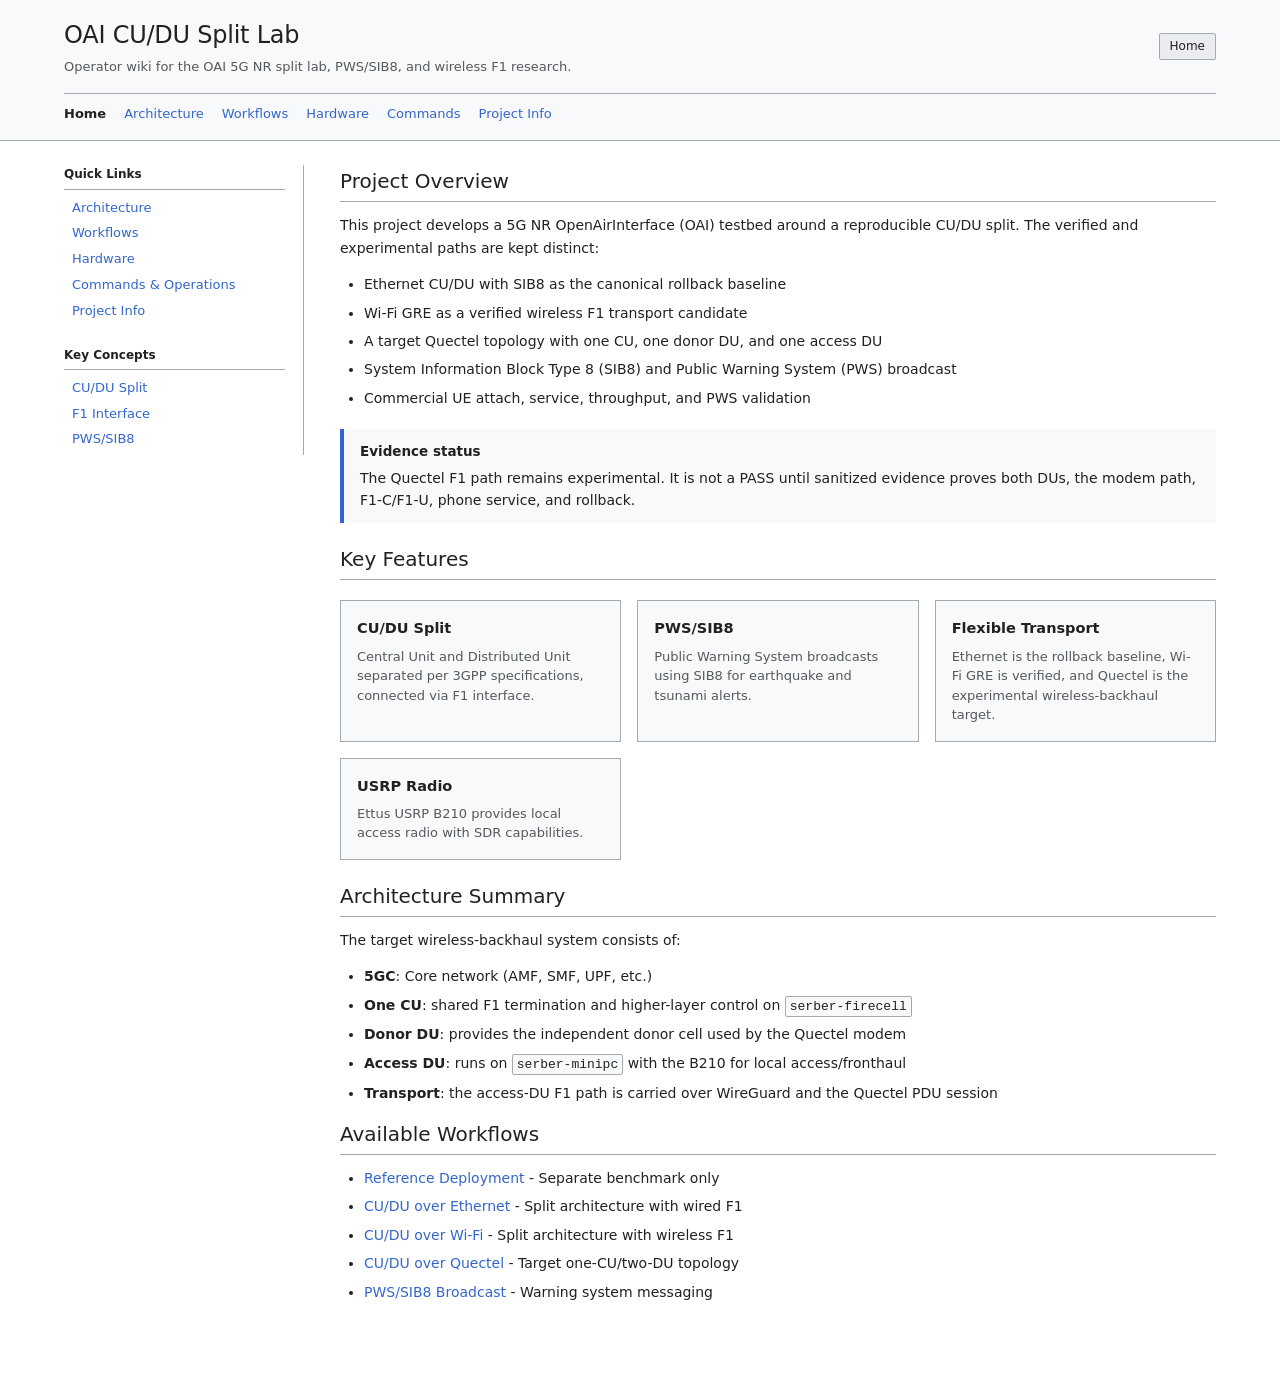
==== wiki/index.html @ 9427b41d "Publish lab wiki with GitHub Pages" ====
<!doctype html>
<html lang="en">
<head>
  <meta charset="utf-8">
  <meta name="viewport" content="width=device-width, initial-scale=1">
  <title>OAI CU/DU Lab - Wiki Home</title>
  <link rel="stylesheet" href="style.css">
</head>
<body>
  <header>
    <div class="wrap">
      <div class="header-main">
        <div>
          <h1><a href="index.html">OAI CU/DU Split Lab</a></h1>
          <p class="summary">Operator wiki for the OAI 5G NR split lab, PWS/SIB8, and wireless F1 research.</p>
        </div>
        <div class="page-title-badge">Home</div>
      </div>
      <nav>
        <a href="index.html" class="active">Home</a>
        <a href="architecture.html" class="">Architecture</a>
        <a href="workflows.html" class="">Workflows</a>
        <a href="hardware.html" class="">Hardware</a>
        <a href="commands.html" class="">Commands</a>
        <a href="project.html" class="">Project Info</a>
      </nav>
    </div>
  </header>
  <div class="wrap">
    <main>
      <aside class="side">
        <div class="side-group">
          <h2 class="side-group-title">Quick Links</h2>
          <ul class="side-links">
            <li><a href="architecture.html">Architecture</a></li>
            <li><a href="workflows.html">Workflows</a></li>
            <li><a href="hardware.html">Hardware</a></li>
            <li><a href="commands.html">Commands &amp; Operations</a></li>
            <li><a href="project.html">Project Info</a></li>
          </ul>
        </div>
        <div class="side-group">
          <h2 class="side-group-title">Key Concepts</h2>
          <ul class="side-links">
            <li><a href="architecture.html#cu-du">CU/DU Split</a></li>
            <li><a href="architecture.html#f1">F1 Interface</a></li>
            <li><a href="architecture.html#pws">PWS/SIB8</a></li>
          </ul>
        </div>
      </aside>
      <article>
        <section>
          <h2>Project Overview</h2>
          <p>This project develops a 5G NR OpenAirInterface (OAI) testbed around a reproducible CU/DU split. The verified and experimental paths are kept distinct:</p>
          <ul>
            <li>Ethernet CU/DU with SIB8 as the canonical rollback baseline</li>
            <li>Wi-Fi GRE as a verified wireless F1 transport candidate</li>
            <li>A target Quectel topology with one CU, one donor DU, and one access DU</li>
            <li>System Information Block Type 8 (SIB8) and Public Warning System (PWS) broadcast</li>
            <li>Commercial UE attach, service, throughput, and PWS validation</li>
          </ul>
          <div class="alert alert-note">
            <div class="alert-title">Evidence status</div>
            <p>The Quectel F1 path remains experimental. It is not a PASS until sanitized evidence proves both DUs, the modem path, F1-C/F1-U, phone service, and rollback.</p>
          </div>
        </section>

        <section>
          <h2>Key Features</h2>
          <div class="grid">
            <div class="box">
              <h3>CU/DU Split</h3>
              <p>Central Unit and Distributed Unit separated per 3GPP specifications, connected via F1 interface.</p>
            </div>
            <div class="box">
              <h3>PWS/SIB8</h3>
              <p>Public Warning System broadcasts using SIB8 for earthquake and tsunami alerts.</p>
            </div>
            <div class="box">
              <h3>Flexible Transport</h3>
              <p>Ethernet is the rollback baseline, Wi-Fi GRE is verified, and Quectel is the experimental wireless-backhaul target.</p>
            </div>
            <div class="box">
              <h3>USRP Radio</h3>
              <p>Ettus USRP B210 provides local access radio with SDR capabilities.</p>
            </div>
          </div>
        </section>

        <section>
          <h2>Architecture Summary</h2>
          <p>The target wireless-backhaul system consists of:</p>
          <ul>
            <li><strong>5GC</strong>: Core network (AMF, SMF, UPF, etc.)</li>
            <li><strong>One CU</strong>: shared F1 termination and higher-layer control on <code>serber-firecell</code></li>
            <li><strong>Donor DU</strong>: provides the independent donor cell used by the Quectel modem</li>
            <li><strong>Access DU</strong>: runs on <code>serber-minipc</code> with the B210 for local access/fronthaul</li>
            <li><strong>Transport</strong>: the access-DU F1 path is carried over WireGuard and the Quectel PDU session</li>
          </ul>
        </section>

        <section>
          <h2>Available Workflows</h2>
          <ul>
            <li><a href="workflows.html#reference">Reference Deployment</a> - Separate benchmark only</li>
            <li><a href="workflows.html#cu-du-ethernet">CU/DU over Ethernet</a> - Split architecture with wired F1</li>
            <li><a href="workflows.html#cu-du-wifi">CU/DU over Wi-Fi</a> - Split architecture with wireless F1</li>
            <li><a href="workflows.html#cu-du-quectel">CU/DU over Quectel</a> - Target one-CU/two-DU topology</li>
            <li><a href="workflows.html#pws">PWS/SIB8 Broadcast</a> - Warning system messaging</li>
          </ul>
        </section>
      </article>
    </main>
  </div>
</body>
</html>
---- wiki/style.css ----
/* Arch Wiki-style simple documentation theme */

:root {
  /* Fonts */
  --font-body: system-ui, -apple-system, BlinkMacSystemFont, "Segoe UI", Roboto, "Helvetica Neue", Arial, sans-serif;
  --font-mono: monospace, "Courier New", Courier;

  /* Theme Colors (Light Mode Default) */
  --bg: #ffffff;
  --card-bg: #ffffff;
  --fg: #202122;
  --muted: #54595d;
  --line: #a2a9b1;
  --soft: #f8f9fa;
  --primary: #3366cc;
  --primary-hover: #4477dd;
  --primary-light: #eaecf0;
  --accent: #3366cc;
}

@media (prefers-color-scheme: dark) {
  :root {
    --bg: #101418;
    --card-bg: #101418;
    --fg: #e3e3e3;
    --muted: #9ca3af;
    --line: #30363d;
    --soft: #161b22;
    --primary: #58a6ff;
    --primary-hover: #6cb6ff;
    --primary-light: #1f2937;
    --accent: #58a6ff;
  }
}

* {
  box-sizing: border-box;
}

body {
  margin: 0;
  font-family: var(--font-body);
  color: var(--fg);
  background: var(--bg);
  -webkit-font-smoothing: antialiased;
  line-height: 1.6;
}

header {
  border-bottom: 1px solid var(--line);
  background: var(--soft);
  padding: 16px 0;
}

.wrap {
  max-width: 1200px;
  margin: 0 auto;
  padding: 0 24px;
}

header .wrap {
  display: flex;
  flex-direction: column;
  gap: 12px;
}

.header-main {
  display: flex;
  justify-content: space-between;
  align-items: center;
}

header h1 {
  font-size: 24px;
  font-weight: normal;
  margin: 0;
  color: var(--fg);
  letter-spacing: -0.01em;
}

header h1 a {
  color: var(--fg) !important;
  text-decoration: none !important;
}

header h1 a:hover {
  color: var(--primary) !important;
}

header .summary {
  font-size: 13px;
  color: var(--muted);
  margin: 4px 0 0 0;
  line-height: 1.4;
}

.page-title-badge {
  font-size: 12px;
  font-weight: normal;
  background: var(--primary-light);
  color: var(--fg);
  padding: 3px 10px;
  border: 1px solid var(--line);
  border-radius: 2px;
}

nav {
  display: flex;
  gap: 18px;
  border-top: 1px solid var(--line);
  padding-top: 10px;
  margin-top: 4px;
  flex-wrap: wrap;
}

nav a {
  font-size: 13px;
  color: var(--primary);
  text-decoration: none !important;
}

nav a:hover {
  text-decoration: underline !important;
}

nav a.active {
  color: var(--fg);
  font-weight: bold;
}

main {
  display: grid;
  grid-template-columns: 240px 1fr;
  gap: 36px;
  margin-top: 24px;
  align-items: start;
}

@media (max-width: 900px) {
  main {
    grid-template-columns: 1fr;
    gap: 24px;
  }
}

.side {
  border-right: 1px solid var(--line);
  padding-right: 18px;
  font-size: 13px;
}

@media (max-width: 900px) {
  .side {
    border-right: none;
    border-bottom: 1px solid var(--line);
    padding-right: 0;
    padding-bottom: 18px;
  }
}

.side-group {
  margin-bottom: 24px;
}

.side-group:last-child {
  margin-bottom: 0;
}

.side-group-title {
  font-size: 12px;
  font-weight: bold;
  color: var(--fg);
  margin: 0 0 8px 0;
  border-bottom: 1px solid var(--line);
  padding-bottom: 4px;
}

.side-links {
  list-style: none;
  padding: 0 0 0 8px;
  margin: 0;
}

.side-links li {
  margin: 5px 0;
}

.side-links a {
  color: var(--primary);
  text-decoration: none;
}

.side-links a:hover {
  text-decoration: underline;
}

.side-links a.active {
  color: var(--fg);
  font-weight: bold;
}

article {
  min-width: 0;
  padding-bottom: 64px;
}

article h2 {
  font-size: 20px;
  font-weight: normal;
  color: var(--fg);
  margin: 28px 0 12px;
  padding-bottom: 4px;
  border-bottom: 1px solid var(--line);
}

article h2:first-of-type {
  margin-top: 0;
}

article h3 {
  font-size: 16px;
  font-weight: bold;
  color: var(--fg);
  margin: 22px 0 10px;
}

article p {
  margin: 0 0 14px 0;
  font-size: 14px;
}

article ul, article ol {
  padding-left: 24px;
  margin: 0 0 14px 0;
}

article li {
  margin: 6px 0;
  font-size: 14px;
}

article code {
  font-family: var(--font-mono);
  font-size: 13px;
  background: var(--soft);
  color: var(--fg);
  padding: 2px 4px;
  border: 1px solid var(--line);
  border-radius: 2px;
  word-break: break-all;
}

article pre {
  font-family: var(--font-mono);
  font-size: 13px;
  background: var(--soft);
  border: 1px solid var(--line);
  padding: 16px;
  overflow-x: auto;
  margin: 18px 0;
}

article pre code {
  background: none;
  border: none;
  padding: 0;
  border-radius: 0;
}

article a {
  color: var(--primary);
  text-decoration: none;
}

article a:hover {
  text-decoration: underline;
}

.grid {
  display: grid;
  grid-template-columns: repeat(auto-fit, minmax(260px, 1fr));
  gap: 16px;
  margin: 20px 0;
}

.box {
  border: 1px solid var(--line);
  padding: 16px;
  background: var(--soft);
}

.box h3 {
  margin-top: 0;
  margin-bottom: 6px;
  font-size: 14.5px;
}

.box p {
  font-size: 13px;
  margin-bottom: 0;
  color: var(--muted);
  line-height: 1.5;
}

/* Minimal Table styling conforming to Arch Wiki theme */
table {
  width: 100%;
  border-collapse: collapse;
  margin: 20px 0;
  font-size: 13px;
}

th, td {
  padding: 8px 12px;
  text-align: left;
  border: 1px solid var(--line);
}

th {
  background-color: var(--soft);
  font-weight: bold;
}

tr:nth-child(even) td {
  background-color: var(--soft);
}

/* Minimal Alert boxes conforming to Arch Wiki theme */
.alert {
  padding: 12px 16px;
  margin: 20px 0;
  border-left: 4px solid var(--line);
  background-color: var(--soft);
  font-size: 13.5px;
}

.alert p {
  margin: 0;
}

.alert-title {
  font-weight: bold;
  margin-bottom: 4px;
}

.alert-note {
  border-left-color: var(--primary);
}

.alert-tip {
  border-left-color: var(--primary);
}

.alert-warning {
  border-left-color: var(--line);
}

.alert-danger {
  border-left-color: var(--line);
}
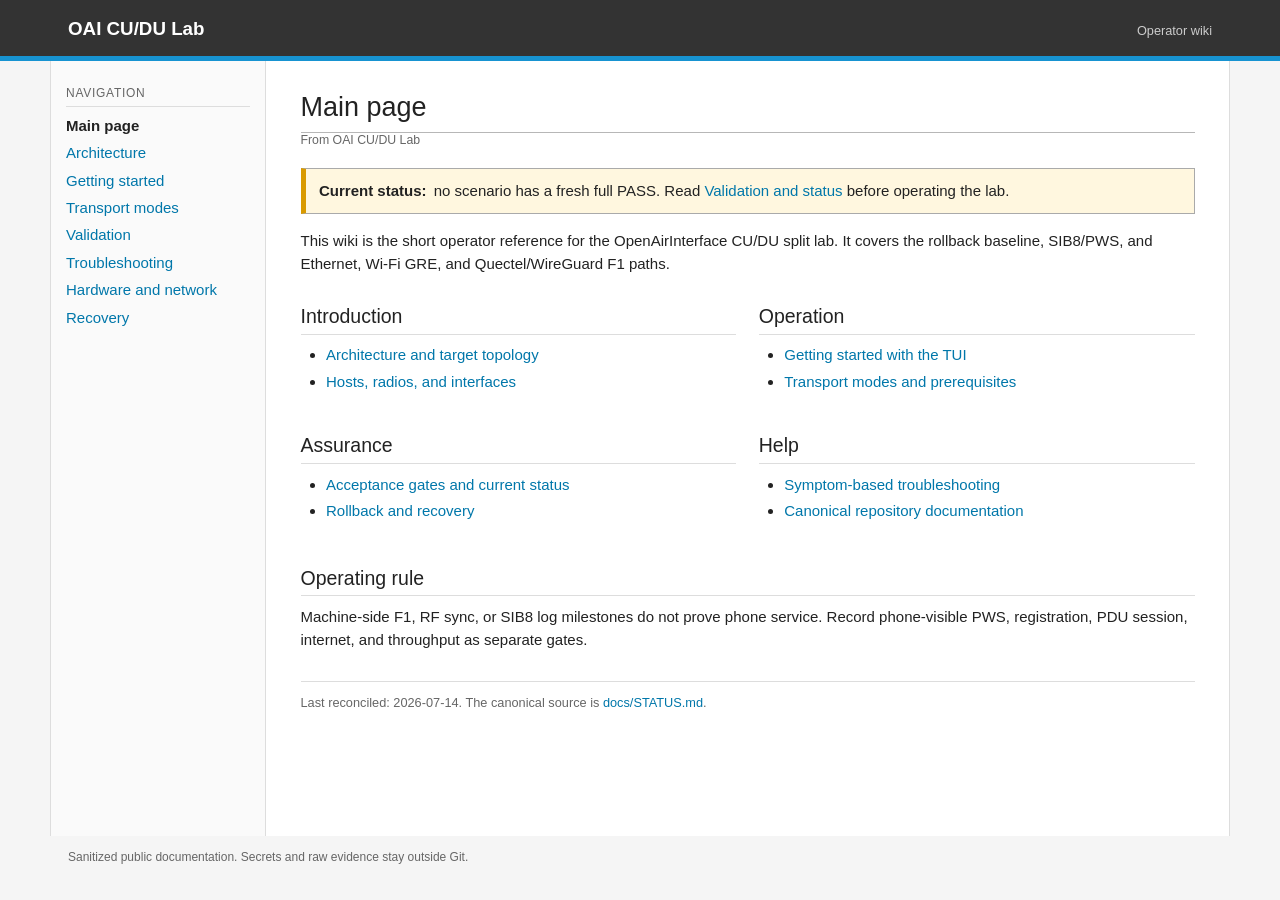
==== commit 5f5c643c: "Simplify the operator wiki" ====
--- a/wiki/index.html
+++ b/wiki/index.html
@@ -1,116 +1,11 @@
 <!doctype html>
-<html lang="en">
-<head>
-  <meta charset="utf-8">
-  <meta name="viewport" content="width=device-width, initial-scale=1">
-  <title>OAI CU/DU Lab - Wiki Home</title>
-  <link rel="stylesheet" href="style.css">
-</head>
-<body>
-  <header>
-    <div class="wrap">
-      <div class="header-main">
-        <div>
-          <h1><a href="index.html">OAI CU/DU Split Lab</a></h1>
-          <p class="summary">Operator wiki for the OAI 5G NR split lab, PWS/SIB8, and wireless F1 research.</p>
-        </div>
-        <div class="page-title-badge">Home</div>
-      </div>
-      <nav>
-        <a href="index.html" class="active">Home</a>
-        <a href="architecture.html" class="">Architecture</a>
-        <a href="workflows.html" class="">Workflows</a>
-        <a href="hardware.html" class="">Hardware</a>
-        <a href="commands.html" class="">Commands</a>
-        <a href="project.html" class="">Project Info</a>
-      </nav>
-    </div>
-  </header>
-  <div class="wrap">
-    <main>
-      <aside class="side">
-        <div class="side-group">
-          <h2 class="side-group-title">Quick Links</h2>
-          <ul class="side-links">
-            <li><a href="architecture.html">Architecture</a></li>
-            <li><a href="workflows.html">Workflows</a></li>
-            <li><a href="hardware.html">Hardware</a></li>
-            <li><a href="commands.html">Commands &amp; Operations</a></li>
-            <li><a href="project.html">Project Info</a></li>
-          </ul>
-        </div>
-        <div class="side-group">
-          <h2 class="side-group-title">Key Concepts</h2>
-          <ul class="side-links">
-            <li><a href="architecture.html#cu-du">CU/DU Split</a></li>
-            <li><a href="architecture.html#f1">F1 Interface</a></li>
-            <li><a href="architecture.html#pws">PWS/SIB8</a></li>
-          </ul>
-        </div>
-      </aside>
-      <article>
-        <section>
-          <h2>Project Overview</h2>
-          <p>This project develops a 5G NR OpenAirInterface (OAI) testbed around a reproducible CU/DU split. The verified and experimental paths are kept distinct:</p>
-          <ul>
-            <li>Ethernet CU/DU with SIB8 as the canonical rollback baseline</li>
-            <li>Wi-Fi GRE as a verified wireless F1 transport candidate</li>
-            <li>A target Quectel topology with one CU, one donor DU, and one access DU</li>
-            <li>System Information Block Type 8 (SIB8) and Public Warning System (PWS) broadcast</li>
-            <li>Commercial UE attach, service, throughput, and PWS validation</li>
-          </ul>
-          <div class="alert alert-note">
-            <div class="alert-title">Evidence status</div>
-            <p>The Quectel F1 path remains experimental. It is not a PASS until sanitized evidence proves both DUs, the modem path, F1-C/F1-U, phone service, and rollback.</p>
-          </div>
-        </section>
-
-        <section>
-          <h2>Key Features</h2>
-          <div class="grid">
-            <div class="box">
-              <h3>CU/DU Split</h3>
-              <p>Central Unit and Distributed Unit separated per 3GPP specifications, connected via F1 interface.</p>
-            </div>
-            <div class="box">
-              <h3>PWS/SIB8</h3>
-              <p>Public Warning System broadcasts using SIB8 for earthquake and tsunami alerts.</p>
-            </div>
-            <div class="box">
-              <h3>Flexible Transport</h3>
-              <p>Ethernet is the rollback baseline, Wi-Fi GRE is verified, and Quectel is the experimental wireless-backhaul target.</p>
-            </div>
-            <div class="box">
-              <h3>USRP Radio</h3>
-              <p>Ettus USRP B210 provides local access radio with SDR capabilities.</p>
-            </div>
-          </div>
-        </section>
-
-        <section>
-          <h2>Architecture Summary</h2>
-          <p>The target wireless-backhaul system consists of:</p>
-          <ul>
-            <li><strong>5GC</strong>: Core network (AMF, SMF, UPF, etc.)</li>
-            <li><strong>One CU</strong>: shared F1 termination and higher-layer control on <code>serber-firecell</code></li>
-            <li><strong>Donor DU</strong>: provides the independent donor cell used by the Quectel modem</li>
-            <li><strong>Access DU</strong>: runs on <code>serber-minipc</code> with the B210 for local access/fronthaul</li>
-            <li><strong>Transport</strong>: the access-DU F1 path is carried over WireGuard and the Quectel PDU session</li>
-          </ul>
-        </section>
-
-        <section>
-          <h2>Available Workflows</h2>
-          <ul>
-            <li><a href="workflows.html#reference">Reference Deployment</a> - Separate benchmark only</li>
-            <li><a href="workflows.html#cu-du-ethernet">CU/DU over Ethernet</a> - Split architecture with wired F1</li>
-            <li><a href="workflows.html#cu-du-wifi">CU/DU over Wi-Fi</a> - Split architecture with wireless F1</li>
-            <li><a href="workflows.html#cu-du-quectel">CU/DU over Quectel</a> - Target one-CU/two-DU topology</li>
-            <li><a href="workflows.html#pws">PWS/SIB8 Broadcast</a> - Warning system messaging</li>
-          </ul>
-        </section>
-      </article>
-    </main>
-  </div>
-</body>
-</html>
+<html lang="en"><head><meta charset="utf-8"><meta name="viewport" content="width=device-width,initial-scale=1"><title>OAI CU/DU Lab wiki</title><link rel="stylesheet" href="style.css"></head>
+<body><header class="site-header"><div class="site-header-inner"><p class="site-title"><a href="index.html">OAI CU/DU Lab</a></p><span class="site-tagline">Operator wiki</span></div></header>
+<div class="page"><aside class="sidebar"><h2>Navigation</h2><ul><li><a aria-current="page" href="index.html">Main page</a></li><li><a href="architecture.html">Architecture</a></li><li><a href="commands.html">Getting started</a></li><li><a href="workflows.html">Transport modes</a></li><li><a href="validation.html">Validation</a></li><li><a href="troubleshooting.html">Troubleshooting</a></li><li><a href="hardware.html">Hardware and network</a></li><li><a href="recovery.html">Recovery</a></li></ul></aside>
+<main><h1>Main page</h1><p class="from">From OAI CU/DU Lab</p>
+<div class="warning"><strong>Current status:</strong> no scenario has a fresh full PASS. Read <a href="validation.html">Validation and status</a> before operating the lab.</div>
+<p>This wiki is the short operator reference for the OpenAirInterface CU/DU split lab. It covers the rollback baseline, SIB8/PWS, and Ethernet, Wi-Fi GRE, and Quectel/WireGuard F1 paths.</p>
+<div class="index-grid"><section><h2>Introduction</h2><ul><li><a href="architecture.html">Architecture and target topology</a></li><li><a href="hardware.html">Hosts, radios, and interfaces</a></li></ul></section><section><h2>Operation</h2><ul><li><a href="commands.html">Getting started with the TUI</a></li><li><a href="workflows.html">Transport modes and prerequisites</a></li></ul></section><section><h2>Assurance</h2><ul><li><a href="validation.html">Acceptance gates and current status</a></li><li><a href="recovery.html">Rollback and recovery</a></li></ul></section><section><h2>Help</h2><ul><li><a href="troubleshooting.html">Symptom-based troubleshooting</a></li><li><a href="https://github.com/promaaa/oai-cu-du-lab/tree/main/docs">Canonical repository documentation</a></li></ul></section></div>
+<h2>Operating rule</h2><p>Machine-side F1, RF sync, or SIB8 log milestones do not prove phone service. Record phone-visible PWS, registration, PDU session, internet, and throughput as separate gates.</p>
+<p class="source">Last reconciled: 2026-07-14. The canonical source is <a href="https://github.com/promaaa/oai-cu-du-lab/blob/main/docs/STATUS.md">docs/STATUS.md</a>.</p></main></div>
+<footer>Sanitized public documentation. Secrets and raw evidence stay outside Git.</footer></body></html>
--- a/wiki/style.css
+++ b/wiki/style.css
@@ -1,360 +1,75 @@
-/* Arch Wiki-style simple documentation theme */
-
 :root {
-  /* Fonts */
-  --font-body: system-ui, -apple-system, BlinkMacSystemFont, "Segoe UI", Roboto, "Helvetica Neue", Arial, sans-serif;
-  --font-mono: monospace, "Courier New", Courier;
-
-  /* Theme Colors (Light Mode Default) */
-  --bg: #ffffff;
-  --card-bg: #ffffff;
-  --fg: #202122;
-  --muted: #54595d;
-  --line: #a2a9b1;
-  --soft: #f8f9fa;
-  --primary: #3366cc;
-  --primary-hover: #4477dd;
-  --primary-light: #eaecf0;
-  --accent: #3366cc;
+  --blue: #1793d1;
+  --blue-dark: #0f6f9f;
+  --ink: #222;
+  --muted: #666;
+  --line: #b7b7b7;
+  --soft-line: #ddd;
+  --paper: #fff;
+  --page: #f5f5f5;
+  --note: #eef7fc;
+  --warn: #fff7df;
+  font-family: Arial, Helvetica, sans-serif;
+  color: var(--ink);
+  background: var(--page);
 }
 
-@media (prefers-color-scheme: dark) {
-  :root {
-    --bg: #101418;
-    --card-bg: #101418;
-    --fg: #e3e3e3;
-    --muted: #9ca3af;
-    --line: #30363d;
-    --soft: #161b22;
-    --primary: #58a6ff;
-    --primary-hover: #6cb6ff;
-    --primary-light: #1f2937;
-    --accent: #58a6ff;
-  }
+* { box-sizing: border-box; }
+html { font-size: 15px; }
+body { margin: 0; line-height: 1.55; background: var(--page); }
+a { color: #07a; text-decoration: none; }
+a:hover, a:focus { color: var(--blue-dark); text-decoration: underline; }
+
+.site-header { background: #333; color: #fff; border-bottom: 5px solid var(--blue); }
+.site-header-inner { max-width: 1180px; margin: 0 auto; padding: .9rem 1.2rem; display: flex; align-items: baseline; justify-content: space-between; gap: 1rem; }
+.site-title { margin: 0; font-size: 1.25rem; font-weight: 600; }
+.site-title a { color: #fff; }
+.site-title a:hover { text-decoration: none; }
+.site-tagline { color: #ccc; font-size: .85rem; }
+
+.page { max-width: 1180px; margin: 0 auto; display: grid; grid-template-columns: 215px minmax(0, 1fr); min-height: calc(100vh - 125px); background: var(--paper); border-inline: 1px solid var(--soft-line); }
+.sidebar { padding: 1.5rem 1rem; border-right: 1px solid var(--soft-line); background: #fafafa; }
+.sidebar h2 { margin: 0 0 .45rem; padding-bottom: .25rem; font-size: .8rem; text-transform: uppercase; letter-spacing: .06em; color: var(--muted); border-bottom: 1px solid var(--soft-line); }
+.sidebar ul { margin: 0 0 1.25rem; padding: 0; list-style: none; }
+.sidebar li { margin: .28rem 0; }
+.sidebar a[aria-current="page"] { color: var(--ink); font-weight: 700; }
+
+main { min-width: 0; padding: 1.7rem 2.3rem 3rem; }
+.from { margin: -.5rem 0 1.2rem; color: var(--muted); font-size: .82rem; }
+h1 { margin: 0 0 .35rem; padding-bottom: .25rem; font-size: 1.8rem; font-weight: 400; border-bottom: 1px solid var(--line); }
+h2 { margin: 1.7rem 0 .55rem; padding-bottom: .18rem; font-size: 1.3rem; font-weight: 400; border-bottom: 1px solid var(--soft-line); }
+h3 { margin: 1.3rem 0 .4rem; font-size: 1rem; }
+p { margin: .55rem 0 1rem; }
+ul, ol { padding-left: 1.7rem; }
+li { margin: .2rem 0; }
+code { padding: .1rem .25rem; background: #eee; border: 1px solid #ddd; font-family: ui-monospace, SFMono-Regular, Menlo, Consolas, monospace; font-size: .88em; }
+pre { overflow-x: auto; padding: .85rem 1rem; background: #f3f3f3; border: 1px solid #ccc; line-height: 1.4; }
+pre code { padding: 0; background: transparent; border: 0; }
+
+table { width: 100%; margin: .8rem 0 1.2rem; border-collapse: collapse; font-size: .92rem; }
+th, td { padding: .45rem .55rem; border: 1px solid #aaa; text-align: left; vertical-align: top; }
+th { background: #e8e8e8; }
+tr:nth-child(even) td { background: #fafafa; }
+
+.note, .warning { margin: 1rem 0; padding: .7rem .9rem; border: 1px solid #aaa; border-left-width: 5px; }
+.note { background: var(--note); border-left-color: var(--blue); }
+.warning { background: var(--warn); border-left-color: #d99a00; }
+.note strong, .warning strong { display: inline-block; margin-right: .2rem; }
+
+.index-grid { display: grid; grid-template-columns: repeat(2, minmax(0, 1fr)); gap: .8rem 1.5rem; }
+.index-grid section h2 { margin-top: .7rem; }
+.index-grid ul { margin-top: .35rem; }
+.source { margin-top: 2rem; padding-top: .7rem; color: var(--muted); border-top: 1px solid var(--soft-line); font-size: .85rem; }
+footer { max-width: 1180px; margin: 0 auto; padding: .8rem 1.2rem 1.4rem; color: var(--muted); font-size: .8rem; }
+
+@media (max-width: 760px) {
+  .site-header-inner { display: block; }
+  .site-tagline { display: block; margin-top: .2rem; }
+  .page { grid-template-columns: 1fr; border: 0; }
+  .sidebar { border-right: 0; border-bottom: 1px solid var(--soft-line); padding: .8rem 1rem; }
+  .sidebar h2 { display: none; }
+  .sidebar ul { display: flex; flex-wrap: wrap; gap: .25rem .9rem; margin: 0; }
+  main { padding: 1.25rem 1rem 2.5rem; }
+  .index-grid { grid-template-columns: 1fr; }
+  table { display: block; overflow-x: auto; }
 }
-
-* {
-  box-sizing: border-box;
-}
-
-body {
-  margin: 0;
-  font-family: var(--font-body);
-  color: var(--fg);
-  background: var(--bg);
-  -webkit-font-smoothing: antialiased;
-  line-height: 1.6;
-}
-
-header {
-  border-bottom: 1px solid var(--line);
-  background: var(--soft);
-  padding: 16px 0;
-}
-
-.wrap {
-  max-width: 1200px;
-  margin: 0 auto;
-  padding: 0 24px;
-}
-
-header .wrap {
-  display: flex;
-  flex-direction: column;
-  gap: 12px;
-}
-
-.header-main {
-  display: flex;
-  justify-content: space-between;
-  align-items: center;
-}
-
-header h1 {
-  font-size: 24px;
-  font-weight: normal;
-  margin: 0;
-  color: var(--fg);
-  letter-spacing: -0.01em;
-}
-
-header h1 a {
-  color: var(--fg) !important;
-  text-decoration: none !important;
-}
-
-header h1 a:hover {
-  color: var(--primary) !important;
-}
-
-header .summary {
-  font-size: 13px;
-  color: var(--muted);
-  margin: 4px 0 0 0;
-  line-height: 1.4;
-}
-
-.page-title-badge {
-  font-size: 12px;
-  font-weight: normal;
-  background: var(--primary-light);
-  color: var(--fg);
-  padding: 3px 10px;
-  border: 1px solid var(--line);
-  border-radius: 2px;
-}
-
-nav {
-  display: flex;
-  gap: 18px;
-  border-top: 1px solid var(--line);
-  padding-top: 10px;
-  margin-top: 4px;
-  flex-wrap: wrap;
-}
-
-nav a {
-  font-size: 13px;
-  color: var(--primary);
-  text-decoration: none !important;
-}
-
-nav a:hover {
-  text-decoration: underline !important;
-}
-
-nav a.active {
-  color: var(--fg);
-  font-weight: bold;
-}
-
-main {
-  display: grid;
-  grid-template-columns: 240px 1fr;
-  gap: 36px;
-  margin-top: 24px;
-  align-items: start;
-}
-
-@media (max-width: 900px) {
-  main {
-    grid-template-columns: 1fr;
-    gap: 24px;
-  }
-}
-
-.side {
-  border-right: 1px solid var(--line);
-  padding-right: 18px;
-  font-size: 13px;
-}
-
-@media (max-width: 900px) {
-  .side {
-    border-right: none;
-    border-bottom: 1px solid var(--line);
-    padding-right: 0;
-    padding-bottom: 18px;
-  }
-}
-
-.side-group {
-  margin-bottom: 24px;
-}
-
-.side-group:last-child {
-  margin-bottom: 0;
-}
-
-.side-group-title {
-  font-size: 12px;
-  font-weight: bold;
-  color: var(--fg);
-  margin: 0 0 8px 0;
-  border-bottom: 1px solid var(--line);
-  padding-bottom: 4px;
-}
-
-.side-links {
-  list-style: none;
-  padding: 0 0 0 8px;
-  margin: 0;
-}
-
-.side-links li {
-  margin: 5px 0;
-}
-
-.side-links a {
-  color: var(--primary);
-  text-decoration: none;
-}
-
-.side-links a:hover {
-  text-decoration: underline;
-}
-
-.side-links a.active {
-  color: var(--fg);
-  font-weight: bold;
-}
-
-article {
-  min-width: 0;
-  padding-bottom: 64px;
-}
-
-article h2 {
-  font-size: 20px;
-  font-weight: normal;
-  color: var(--fg);
-  margin: 28px 0 12px;
-  padding-bottom: 4px;
-  border-bottom: 1px solid var(--line);
-}
-
-article h2:first-of-type {
-  margin-top: 0;
-}
-
-article h3 {
-  font-size: 16px;
-  font-weight: bold;
-  color: var(--fg);
-  margin: 22px 0 10px;
-}
-
-article p {
-  margin: 0 0 14px 0;
-  font-size: 14px;
-}
-
-article ul, article ol {
-  padding-left: 24px;
-  margin: 0 0 14px 0;
-}
-
-article li {
-  margin: 6px 0;
-  font-size: 14px;
-}
-
-article code {
-  font-family: var(--font-mono);
-  font-size: 13px;
-  background: var(--soft);
-  color: var(--fg);
-  padding: 2px 4px;
-  border: 1px solid var(--line);
-  border-radius: 2px;
-  word-break: break-all;
-}
-
-article pre {
-  font-family: var(--font-mono);
-  font-size: 13px;
-  background: var(--soft);
-  border: 1px solid var(--line);
-  padding: 16px;
-  overflow-x: auto;
-  margin: 18px 0;
-}
-
-article pre code {
-  background: none;
-  border: none;
-  padding: 0;
-  border-radius: 0;
-}
-
-article a {
-  color: var(--primary);
-  text-decoration: none;
-}
-
-article a:hover {
-  text-decoration: underline;
-}
-
-.grid {
-  display: grid;
-  grid-template-columns: repeat(auto-fit, minmax(260px, 1fr));
-  gap: 16px;
-  margin: 20px 0;
-}
-
-.box {
-  border: 1px solid var(--line);
-  padding: 16px;
-  background: var(--soft);
-}
-
-.box h3 {
-  margin-top: 0;
-  margin-bottom: 6px;
-  font-size: 14.5px;
-}
-
-.box p {
-  font-size: 13px;
-  margin-bottom: 0;
-  color: var(--muted);
-  line-height: 1.5;
-}
-
-/* Minimal Table styling conforming to Arch Wiki theme */
-table {
-  width: 100%;
-  border-collapse: collapse;
-  margin: 20px 0;
-  font-size: 13px;
-}
-
-th, td {
-  padding: 8px 12px;
-  text-align: left;
-  border: 1px solid var(--line);
-}
-
-th {
-  background-color: var(--soft);
-  font-weight: bold;
-}
-
-tr:nth-child(even) td {
-  background-color: var(--soft);
-}
-
-/* Minimal Alert boxes conforming to Arch Wiki theme */
-.alert {
-  padding: 12px 16px;
-  margin: 20px 0;
-  border-left: 4px solid var(--line);
-  background-color: var(--soft);
-  font-size: 13.5px;
-}
-
-.alert p {
-  margin: 0;
-}
-
-.alert-title {
-  font-weight: bold;
-  margin-bottom: 4px;
-}
-
-.alert-note {
-  border-left-color: var(--primary);
-}
-
-.alert-tip {
-  border-left-color: var(--primary);
-}
-
-.alert-warning {
-  border-left-color: var(--line);
-}
-
-.alert-danger {
-  border-left-color: var(--line);
-}
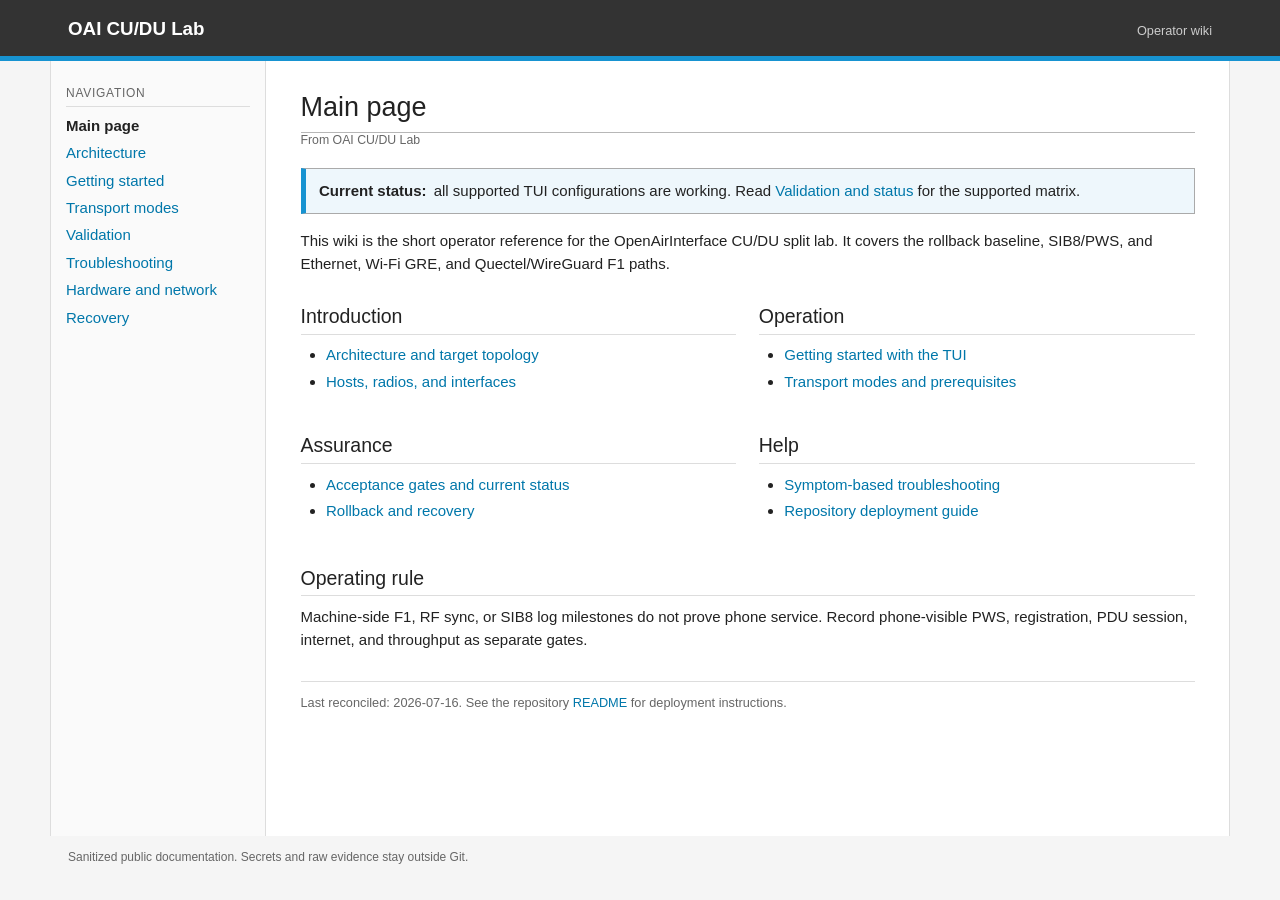
==== commit 62ee8437: "Keep maintainer context local" ====
--- a/wiki/index.html
+++ b/wiki/index.html
@@ -3,9 +3,9 @@
 <body><header class="site-header"><div class="site-header-inner"><p class="site-title"><a href="index.html">OAI CU/DU Lab</a></p><span class="site-tagline">Operator wiki</span></div></header>
 <div class="page"><aside class="sidebar"><h2>Navigation</h2><ul><li><a aria-current="page" href="index.html">Main page</a></li><li><a href="architecture.html">Architecture</a></li><li><a href="commands.html">Getting started</a></li><li><a href="workflows.html">Transport modes</a></li><li><a href="validation.html">Validation</a></li><li><a href="troubleshooting.html">Troubleshooting</a></li><li><a href="hardware.html">Hardware and network</a></li><li><a href="recovery.html">Recovery</a></li></ul></aside>
 <main><h1>Main page</h1><p class="from">From OAI CU/DU Lab</p>
-<div class="warning"><strong>Current status:</strong> no scenario has a fresh full PASS. Read <a href="validation.html">Validation and status</a> before operating the lab.</div>
+<div class="note"><strong>Current status:</strong> all supported TUI configurations are working. Read <a href="validation.html">Validation and status</a> for the supported matrix.</div>
 <p>This wiki is the short operator reference for the OpenAirInterface CU/DU split lab. It covers the rollback baseline, SIB8/PWS, and Ethernet, Wi-Fi GRE, and Quectel/WireGuard F1 paths.</p>
-<div class="index-grid"><section><h2>Introduction</h2><ul><li><a href="architecture.html">Architecture and target topology</a></li><li><a href="hardware.html">Hosts, radios, and interfaces</a></li></ul></section><section><h2>Operation</h2><ul><li><a href="commands.html">Getting started with the TUI</a></li><li><a href="workflows.html">Transport modes and prerequisites</a></li></ul></section><section><h2>Assurance</h2><ul><li><a href="validation.html">Acceptance gates and current status</a></li><li><a href="recovery.html">Rollback and recovery</a></li></ul></section><section><h2>Help</h2><ul><li><a href="troubleshooting.html">Symptom-based troubleshooting</a></li><li><a href="https://github.com/promaaa/oai-cu-du-lab/tree/main/docs">Canonical repository documentation</a></li></ul></section></div>
+<div class="index-grid"><section><h2>Introduction</h2><ul><li><a href="architecture.html">Architecture and target topology</a></li><li><a href="hardware.html">Hosts, radios, and interfaces</a></li></ul></section><section><h2>Operation</h2><ul><li><a href="commands.html">Getting started with the TUI</a></li><li><a href="workflows.html">Transport modes and prerequisites</a></li></ul></section><section><h2>Assurance</h2><ul><li><a href="validation.html">Acceptance gates and current status</a></li><li><a href="recovery.html">Rollback and recovery</a></li></ul></section><section><h2>Help</h2><ul><li><a href="troubleshooting.html">Symptom-based troubleshooting</a></li><li><a href="https://github.com/promaaa/oai-cu-du-lab/blob/main/README.md">Repository deployment guide</a></li></ul></section></div>
 <h2>Operating rule</h2><p>Machine-side F1, RF sync, or SIB8 log milestones do not prove phone service. Record phone-visible PWS, registration, PDU session, internet, and throughput as separate gates.</p>
-<p class="source">Last reconciled: 2026-07-14. The canonical source is <a href="https://github.com/promaaa/oai-cu-du-lab/blob/main/docs/STATUS.md">docs/STATUS.md</a>.</p></main></div>
+<p class="source">Last reconciled: 2026-07-16. See the repository <a href="https://github.com/promaaa/oai-cu-du-lab/blob/main/README.md">README</a> for deployment instructions.</p></main></div>
 <footer>Sanitized public documentation. Secrets and raw evidence stay outside Git.</footer></body></html>
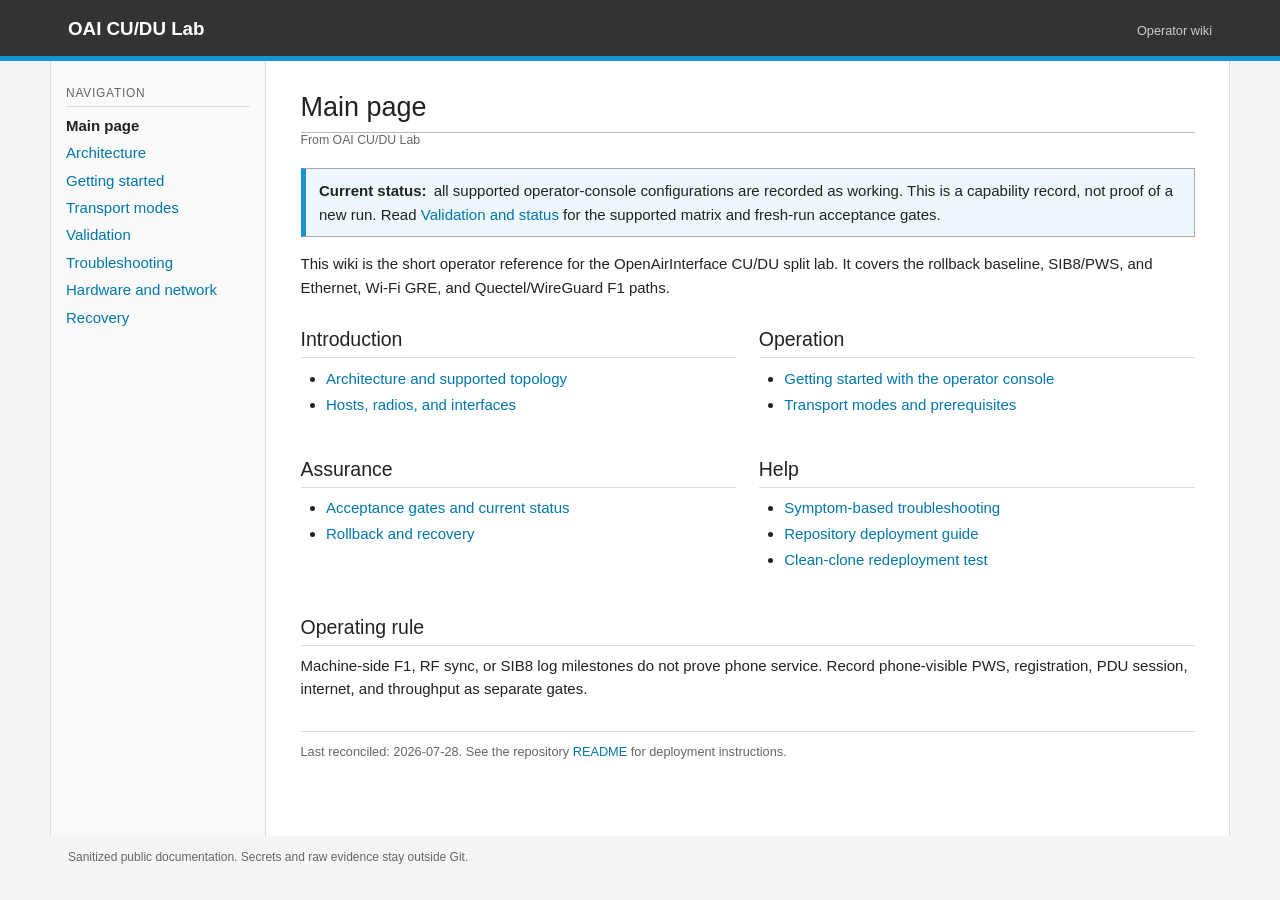
==== commit 1494f1d0: "Reconcile operator wiki with current lab workflow" ====
--- a/wiki/index.html
+++ b/wiki/index.html
@@ -3,9 +3,9 @@
 <body><header class="site-header"><div class="site-header-inner"><p class="site-title"><a href="index.html">OAI CU/DU Lab</a></p><span class="site-tagline">Operator wiki</span></div></header>
 <div class="page"><aside class="sidebar"><h2>Navigation</h2><ul><li><a aria-current="page" href="index.html">Main page</a></li><li><a href="architecture.html">Architecture</a></li><li><a href="commands.html">Getting started</a></li><li><a href="workflows.html">Transport modes</a></li><li><a href="validation.html">Validation</a></li><li><a href="troubleshooting.html">Troubleshooting</a></li><li><a href="hardware.html">Hardware and network</a></li><li><a href="recovery.html">Recovery</a></li></ul></aside>
 <main><h1>Main page</h1><p class="from">From OAI CU/DU Lab</p>
-<div class="note"><strong>Current status:</strong> all supported TUI configurations are working. Read <a href="validation.html">Validation and status</a> for the supported matrix.</div>
+<div class="note"><strong>Current status:</strong> all supported operator-console configurations are recorded as working. This is a capability record, not proof of a new run. Read <a href="validation.html">Validation and status</a> for the supported matrix and fresh-run acceptance gates.</div>
 <p>This wiki is the short operator reference for the OpenAirInterface CU/DU split lab. It covers the rollback baseline, SIB8/PWS, and Ethernet, Wi-Fi GRE, and Quectel/WireGuard F1 paths.</p>
-<div class="index-grid"><section><h2>Introduction</h2><ul><li><a href="architecture.html">Architecture and target topology</a></li><li><a href="hardware.html">Hosts, radios, and interfaces</a></li></ul></section><section><h2>Operation</h2><ul><li><a href="commands.html">Getting started with the TUI</a></li><li><a href="workflows.html">Transport modes and prerequisites</a></li></ul></section><section><h2>Assurance</h2><ul><li><a href="validation.html">Acceptance gates and current status</a></li><li><a href="recovery.html">Rollback and recovery</a></li></ul></section><section><h2>Help</h2><ul><li><a href="troubleshooting.html">Symptom-based troubleshooting</a></li><li><a href="https://github.com/promaaa/oai-cu-du-lab/blob/main/README.md">Repository deployment guide</a></li></ul></section></div>
+<div class="index-grid"><section><h2>Introduction</h2><ul><li><a href="architecture.html">Architecture and supported topology</a></li><li><a href="hardware.html">Hosts, radios, and interfaces</a></li></ul></section><section><h2>Operation</h2><ul><li><a href="commands.html">Getting started with the operator console</a></li><li><a href="workflows.html">Transport modes and prerequisites</a></li></ul></section><section><h2>Assurance</h2><ul><li><a href="validation.html">Acceptance gates and current status</a></li><li><a href="recovery.html">Rollback and recovery</a></li></ul></section><section><h2>Help</h2><ul><li><a href="troubleshooting.html">Symptom-based troubleshooting</a></li><li><a href="https://github.com/promaaa/oai-cu-du-lab/blob/main/README.md">Repository deployment guide</a></li><li><a href="https://github.com/promaaa/oai-cu-du-lab/blob/main/REDEPLOYMENT.md">Clean-clone redeployment test</a></li></ul></section></div>
 <h2>Operating rule</h2><p>Machine-side F1, RF sync, or SIB8 log milestones do not prove phone service. Record phone-visible PWS, registration, PDU session, internet, and throughput as separate gates.</p>
-<p class="source">Last reconciled: 2026-07-16. See the repository <a href="https://github.com/promaaa/oai-cu-du-lab/blob/main/README.md">README</a> for deployment instructions.</p></main></div>
+<p class="source">Last reconciled: 2026-07-28. See the repository <a href="https://github.com/promaaa/oai-cu-du-lab/blob/main/README.md">README</a> for deployment instructions.</p></main></div>
 <footer>Sanitized public documentation. Secrets and raw evidence stay outside Git.</footer></body></html>
